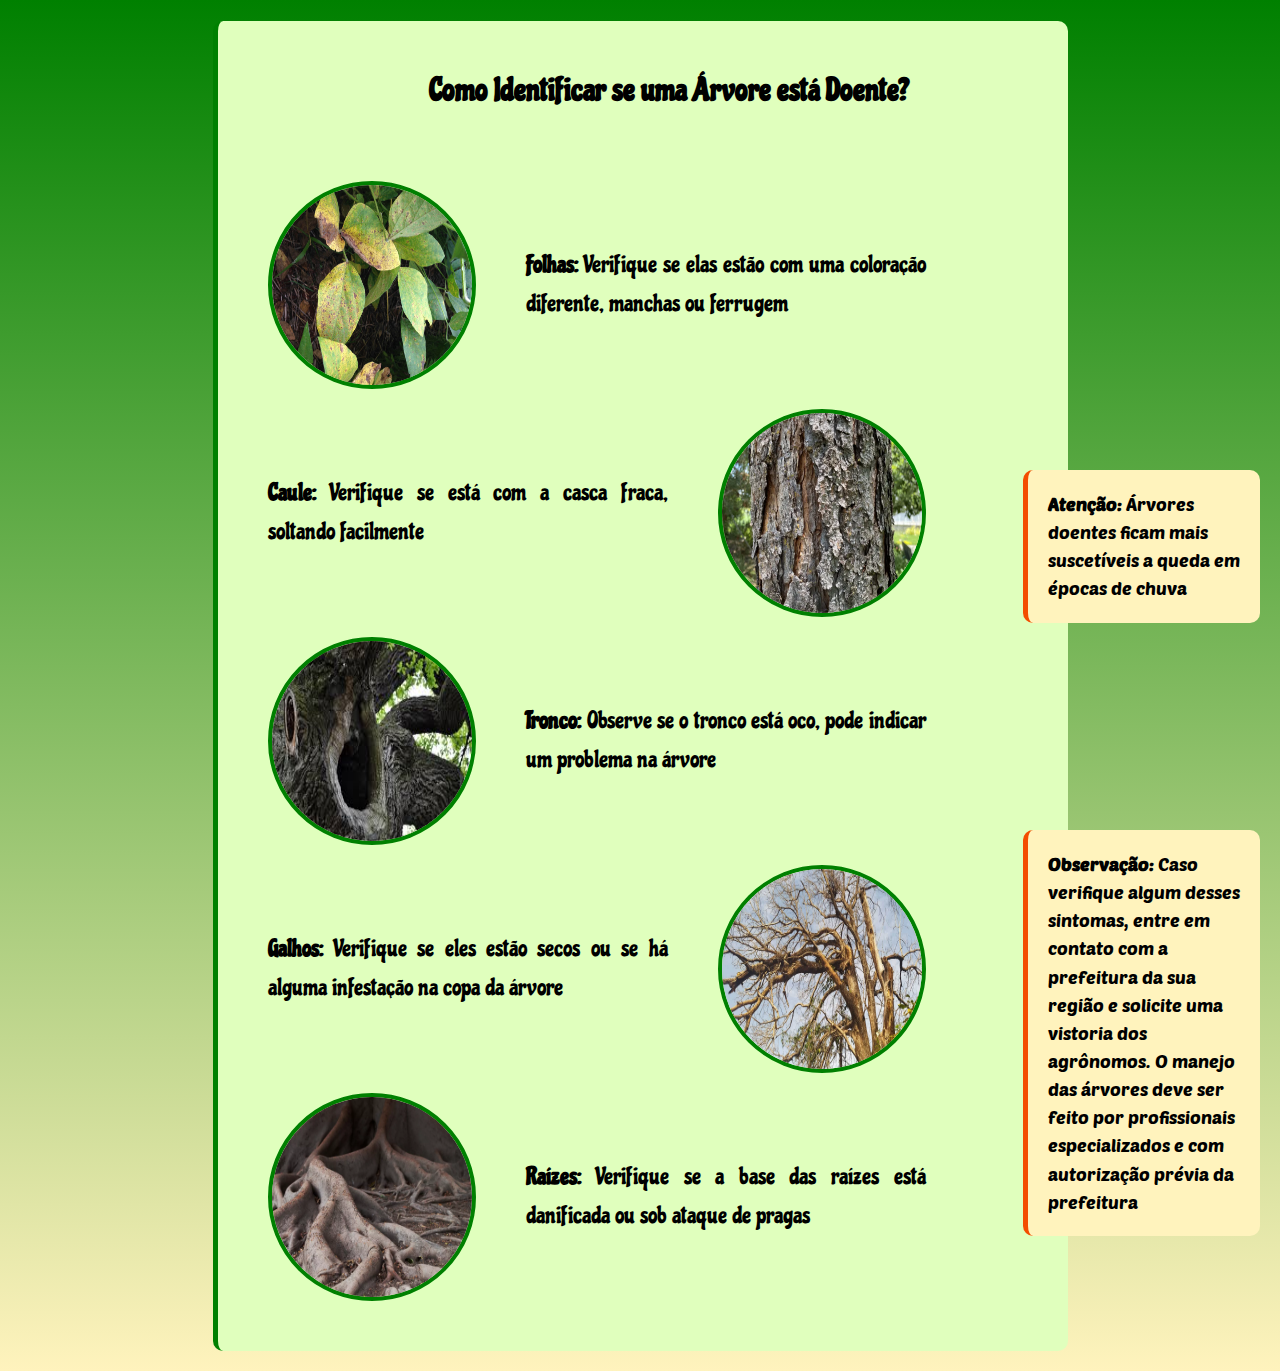
==== instrucoes.html @ 13d38c04 "estilização da pag de instruções" ====
<!DOCTYPE html>
<html lang="pt-br">
<head>
    <meta charset="UTF-8">
    <meta name="viewport" content="width=device-width, initial-scale=1.0">
    <title>Identificação de Árvores Doentes</title>
    <link rel="stylesheet" href="styleInsturcoes.css">
</head>
<body>
    <div class="container">
        <h1>Como Identificar se uma Árvore está Doente?</h1>
        <div class="sintomas">
            <div>
                <img src="imgInstrucoes/folhas_doentes.jpg" alt="Exemplo de folhas doentes">
                <p><strong>Folhas:</strong> Verifique se elas estão com uma coloração diferente, manchas ou ferrugem</p>
            </div>
            <div><p><strong>Caule:</strong> Verifique se está com a casca fraca, soltando facilmente</p>
                <img src="imgInstrucoes/caule_doente.jpg" alt="Exemplo de caule doente">
            </div>
            <div><img src="imgInstrucoes/tronco_oco.jpg" alt="Exemplo de tronco oco">
                <p><strong>Tronco:</strong> Observe se o tronco está oco, pode indicar um problema na árvore</p>
            </div>
            <div><p><strong>Galhos:</strong> Verifique se eles estão secos ou se há alguma infestação na copa da árvore</p>
                <img src="imgInstrucoes/galhos_secos.jpg" alt="Exemplo de galhos secos">
            </div>
            <div>
                <img src="imgInstrucoes/raizes_danificadas.jpg" alt="Exemplo de raízes danificadas">
                <p><strong>Raízes:</strong> Verifique se a base das raízes está danificada ou sob ataque de pragas</p>
            </div>
        </div>
        <p class="obs"><strong>Observação:</strong> Caso verifique algum desses sintomas, entre em contato com a prefeitura da sua região e solicite uma vistoria dos agrônomos. O manejo das árvores deve ser feito por profissionais especializados e com autorização prévia da prefeitura</p>
    </div>
    <p class="aviso"><strong>Atenção:</strong> Árvores doentes ficam mais suscetíveis a queda em épocas de chuva</p>
</body>
</html>
---- styleInsturcoes.css ----
@font-face {
    font-family: "Chicle-Regular";
    src: url(Fontes/Chicle-Regular.ttf);
}
@font-face {
    font-family: "Poetsen-one";
    src: url(Fontes/PoetsenOne-Regular.ttf);
}

body {
    margin: 20px;
    background: linear-gradient(green, #fff3bd);
}
h1 {
    text-align: center;
    padding: 50px;
}
.container {
    font-family: "Chicle-Regular";
    max-width: 800px;
    margin: 0 auto;
    border-left: 5px solid green;
    background-color: #e0ffbd;
    border-radius: 10px;
    padding-left: 50px;
    padding-bottom: 30px;
}
p {
    line-height: 1.6;
}
.sintomas > div {
    display: flex;
    align-items: center;
    /* justify-content: space-between; */
    gap: 50px;
    margin-bottom: 20px;
    font-size: 1.5rem;
  }
  
  .sintomas > div img {
    float: left;
    width: 40%;
    border: 4px solid green;
    border-radius: 50%;
    height: 200px;
    width: 200px;
}
  
  .sintomas > div p {
    text-align: justify;
    width: 50%;
  }

.aviso{
    font-family: "Poetsen-one";
    position: absolute;
    top: 50%;
    right: 0;
    padding: 20px;
    background-color: #fff3bd;
    border-left: 5px solid #f34d00;
    margin: 20px;
    font-size: 1.1rem;
    width: 15%;
    border-radius: 10px;
}

.obs{
    font-family: "Poetsen-one";
    position: absolute;
    top: 90%;
    right: 0;
    padding: 20px;
    background-color: #fff3bd;
    border-left: 5px solid #f34d00;
    margin: 20px;
    font-size: 1.1rem;
    width: 15%;
    border-radius: 10px;
}
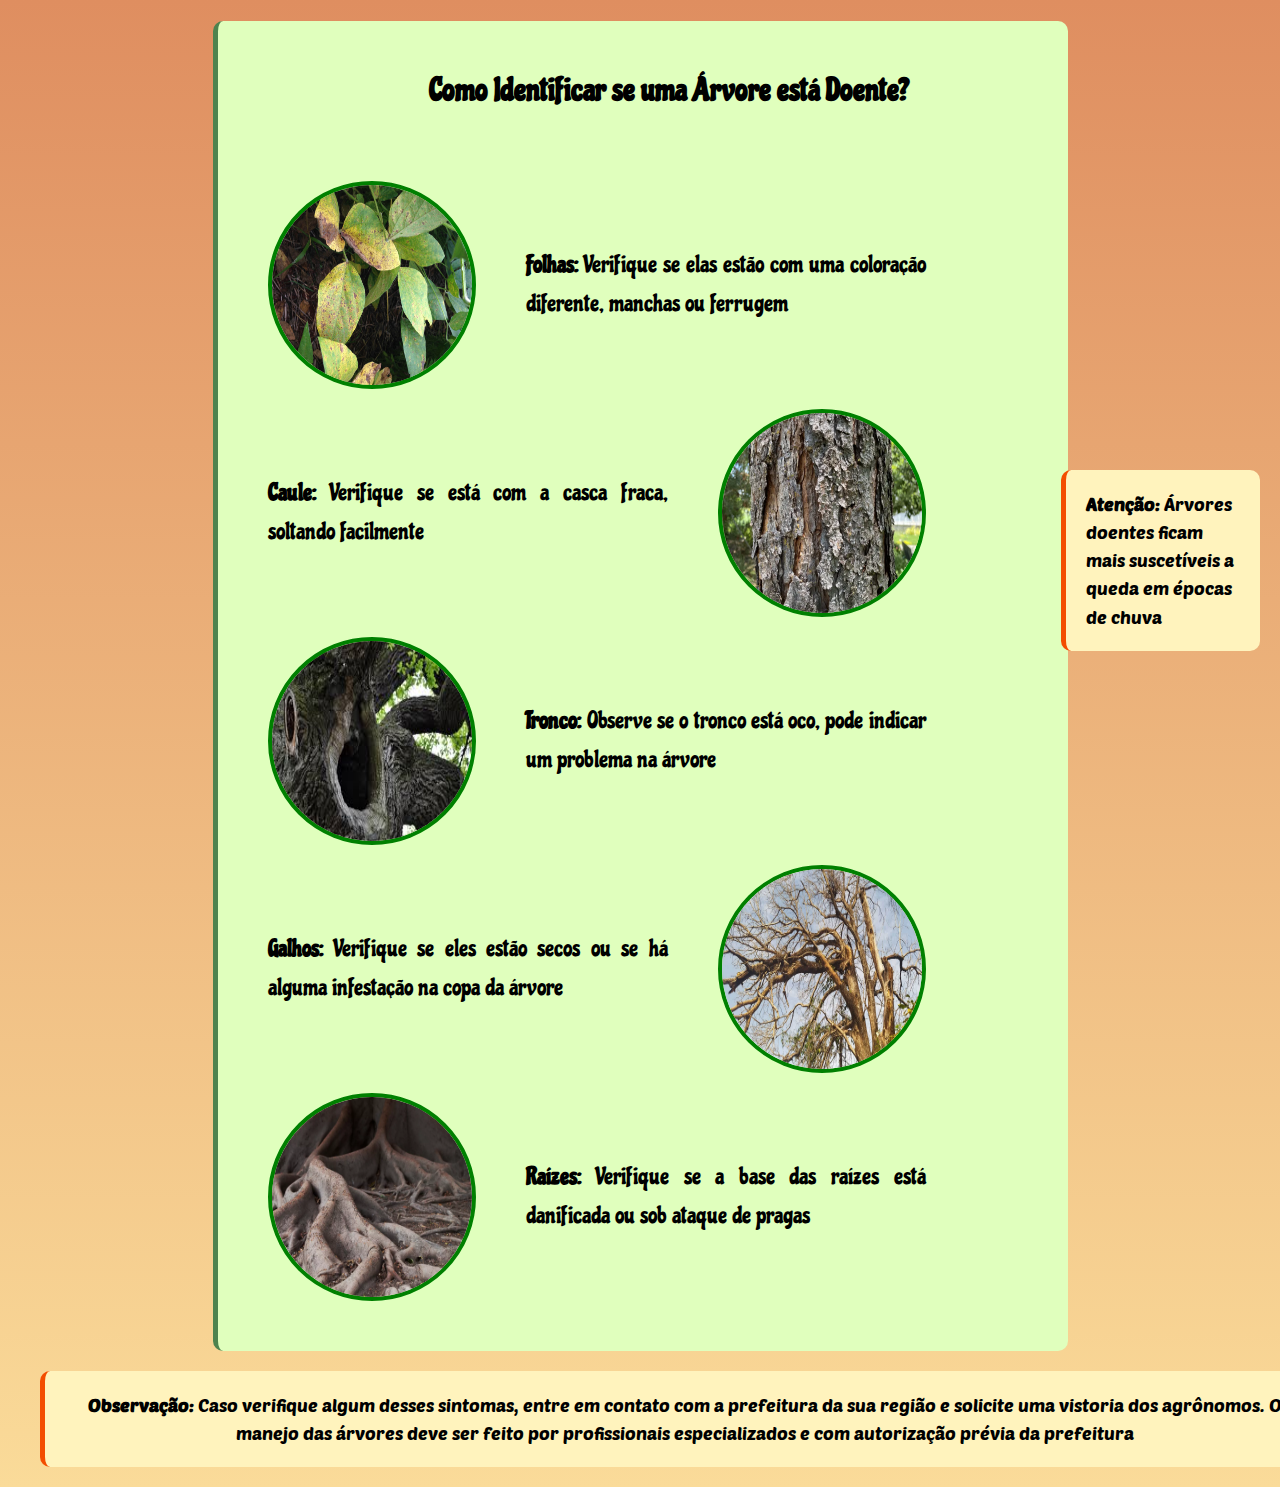
==== commit 08431d83: "." ====
--- a/instrucoes.html
+++ b/instrucoes.html
@@ -28,8 +28,8 @@
                 <p><strong>Raízes:</strong> Verifique se a base das raízes está danificada ou sob ataque de pragas</p>
             </div>
         </div>
-        <p class="obs"><strong>Observação:</strong> Caso verifique algum desses sintomas, entre em contato com a prefeitura da sua região e solicite uma vistoria dos agrônomos. O manejo das árvores deve ser feito por profissionais especializados e com autorização prévia da prefeitura</p>
     </div>
     <p class="aviso"><strong>Atenção:</strong> Árvores doentes ficam mais suscetíveis a queda em épocas de chuva</p>
+    <p class="obs"><strong>Observação:</strong> Caso verifique algum desses sintomas, entre em contato com a prefeitura da sua região e solicite uma vistoria dos agrônomos. O manejo das árvores deve ser feito por profissionais especializados e com autorização prévia da prefeitura</p>    
 </body>
 </html>
--- a/styleInsturcoes.css
+++ b/styleInsturcoes.css
@@ -9,7 +9,7 @@
 
 body {
     margin: 20px;
-    background: linear-gradient(green, #fff3bd);
+    background: linear-gradient(#df8e60, rgb(250, 219, 153));
 }
 h1 {
     text-align: center;
@@ -19,7 +19,7 @@
     font-family: "Chicle-Regular";
     max-width: 800px;
     margin: 0 auto;
-    border-left: 5px solid green;
+    border-left: 5px solid rgb(78, 131, 78);
     background-color: #e0ffbd;
     border-radius: 10px;
     padding-left: 50px;
@@ -61,20 +61,18 @@
     border-left: 5px solid #f34d00;
     margin: 20px;
     font-size: 1.1rem;
-    width: 15%;
+    width: 12%;
     border-radius: 10px;
 }
 
 .obs{
     font-family: "Poetsen-one";
-    position: absolute;
-    top: 90%;
-    right: 0;
     padding: 20px;
     background-color: #fff3bd;
     border-left: 5px solid #f34d00;
     margin: 20px;
     font-size: 1.1rem;
-    width: 15%;
+    width: 100%;
     border-radius: 10px;
+    text-align: center;
 }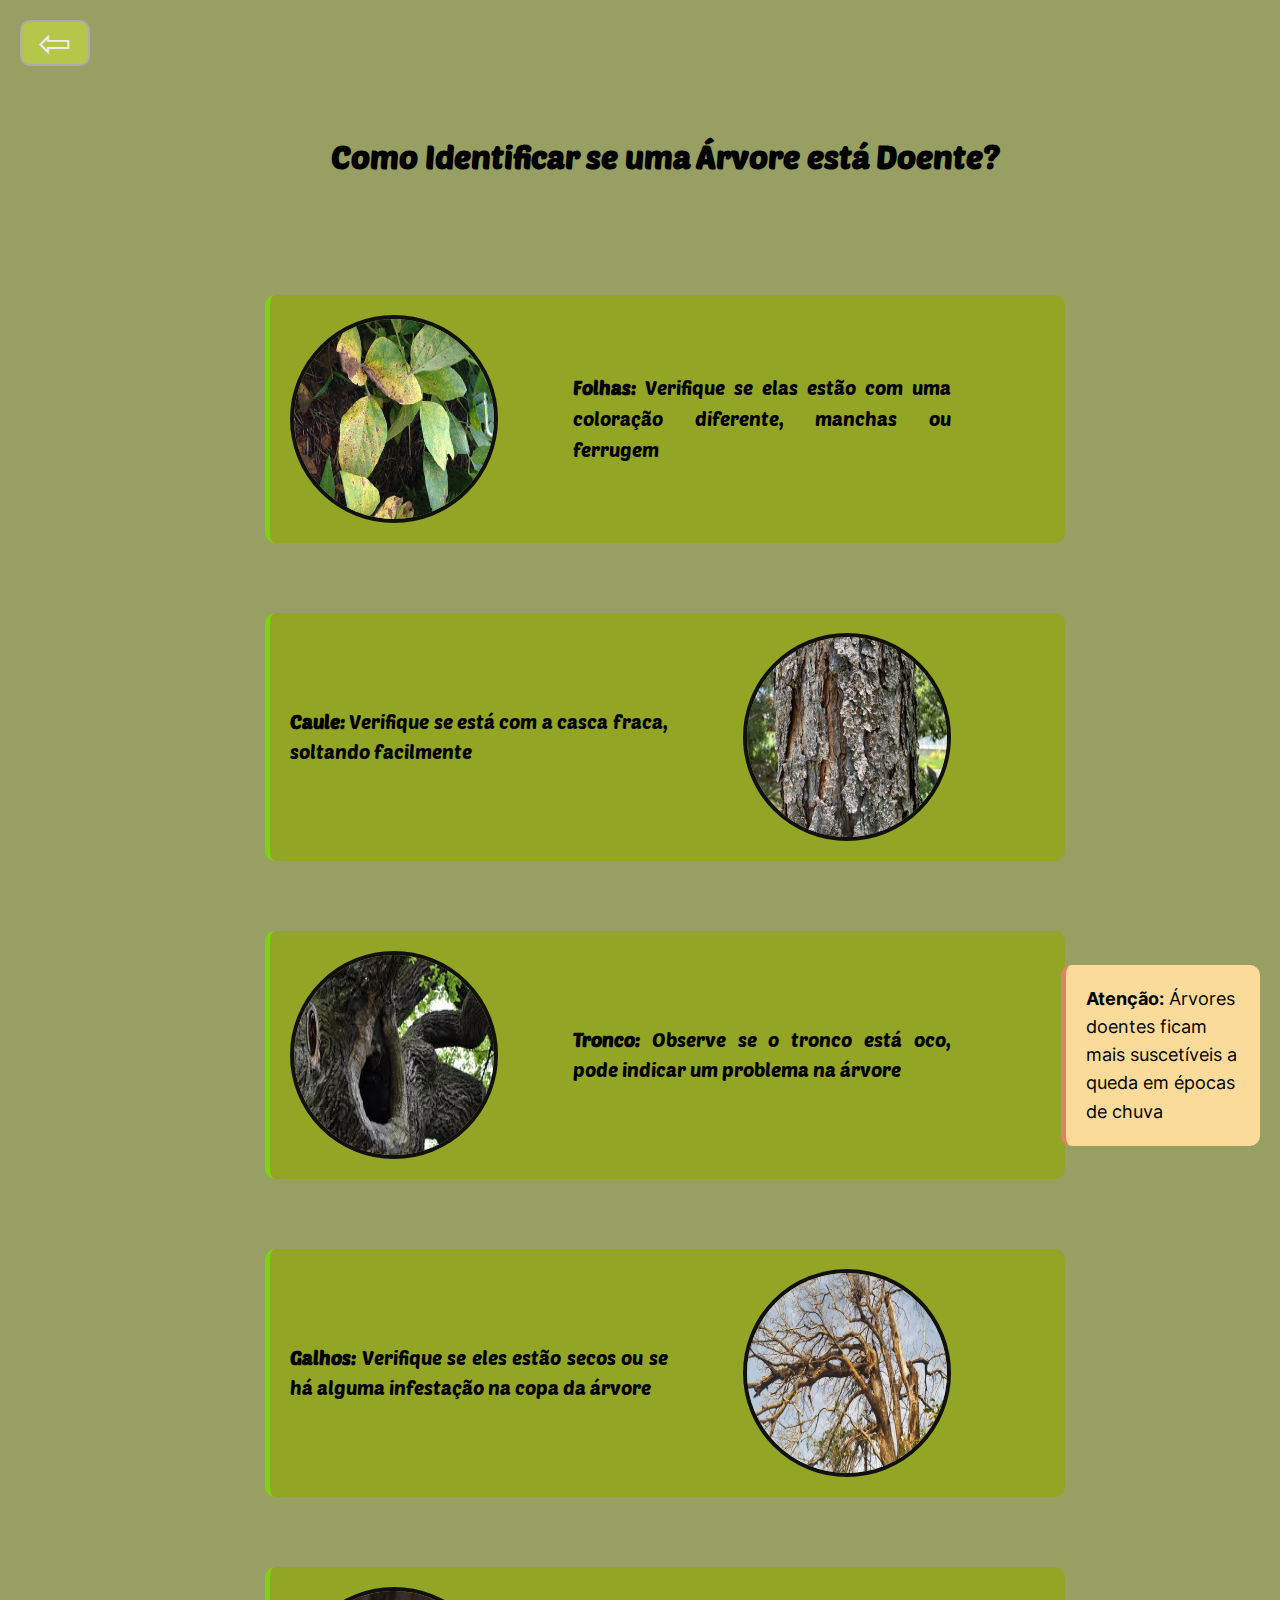
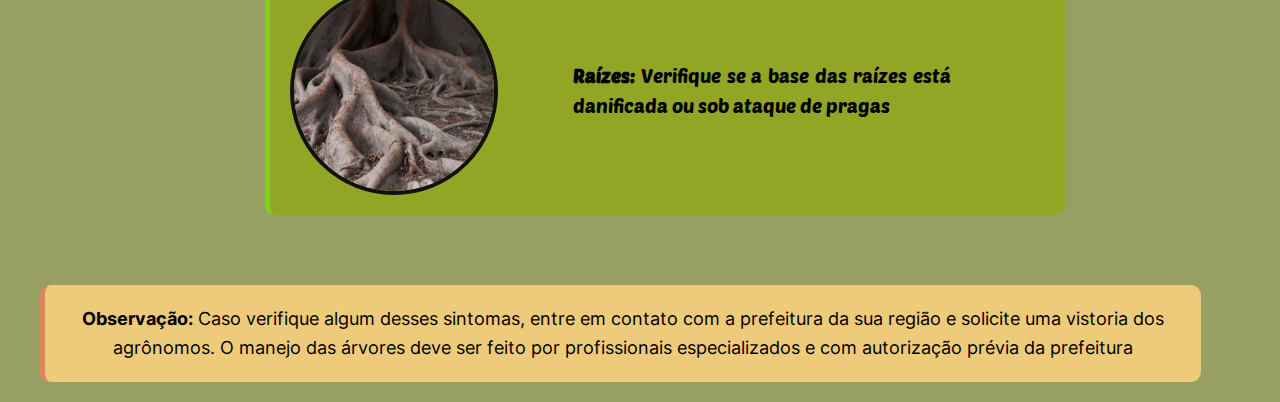
==== commit f657b9ee: "." ====
--- a/instrucoes.html
+++ b/instrucoes.html
@@ -7,6 +7,7 @@
     <link rel="stylesheet" href="styleInsturcoes.css">
 </head>
 <body>
+    <span><button class="botaoVoltar"><a href="index.html">&#8678</a></button></span>
     <div class="container">
         <h1>Como Identificar se uma Árvore está Doente?</h1>
         <div class="sintomas">
--- a/styleInsturcoes.css
+++ b/styleInsturcoes.css
@@ -6,41 +6,78 @@
     font-family: "Poetsen-one";
     src: url(Fontes/PoetsenOne-Regular.ttf);
 }
+@font-face {
+    font-family: "Inter";
+    src: url(Fontes/Inter-VariableFont_slnt\,wght.ttf);
+}
 
 body {
     margin: 20px;
-    background: linear-gradient(#df8e60, rgb(250, 219, 153));
+    background-color: #97a062;
 }
 h1 {
+    color: rgb(0, 0, 0);
     text-align: center;
     padding: 50px;
+    font-size: 2rem;
 }
+
+.botaoVoltar {
+    border-radius: 10px;
+    border: 2px solid rgb(172, 172, 172);
+    background-color: #b4c74b;
+}
+
+.botaoVoltar a{
+    color: rgb(236, 236, 236);
+    text-decoration: none;
+    height: 25px;
+    padding: 5px 10px;
+    font-size: 40px;
+    line-height: 2.5rem;
+}
+
+.botaoVoltar a:hover{
+    color: rgb(172, 172, 172);
+    text-decoration: none;
+    height: 25px;
+    padding: 5px 10px;
+    font-size: 40px;
+    line-height: 2.5rem;
+}
+
+
 .container {
-    font-family: "Chicle-Regular";
+    font-family: "Poetsen-one";
     max-width: 800px;
     margin: 0 auto;
-    border-left: 5px solid rgb(78, 131, 78);
-    background-color: #e0ffbd;
-    border-radius: 10px;
+    /* border: 5px solid rgb(97, 138, 97);
+    background-color: rgb(126, 168, 94);
+    border-radius: 10px; */
     padding-left: 50px;
     padding-bottom: 30px;
 }
 p {
     line-height: 1.6;
 }
+
 .sintomas > div {
     display: flex;
     align-items: center;
-    /* justify-content: space-between; */
-    gap: 50px;
+    gap: 75px;
     margin-bottom: 20px;
-    font-size: 1.5rem;
-  }
+    font-size: 1.2rem;
+    border-left: 5px solid rgb(121, 212, 17);
+    border-radius: 10px;
+    margin-top: 70px;
+    padding: 20px;
+    background-color: #8fa801a1;
+}
   
   .sintomas > div img {
     float: left;
     width: 40%;
-    border: 4px solid green;
+    border: 4px solid rgb(17, 17, 17);
     border-radius: 50%;
     height: 200px;
     width: 200px;
@@ -52,13 +89,13 @@
   }
 
 .aviso{
-    font-family: "Poetsen-one";
+    font-family: "Inter";
     position: absolute;
-    top: 50%;
+    top: 105%;
     right: 0;
     padding: 20px;
-    background-color: #fff3bd;
-    border-left: 5px solid #f34d00;
+    background-color: rgb(250, 219, 153);
+    border-left: 5px solid #df8460;
     margin: 20px;
     font-size: 1.1rem;
     width: 12%;
@@ -66,13 +103,13 @@
 }
 
 .obs{
-    font-family: "Poetsen-one";
+    font-family: "Inter";
     padding: 20px;
-    background-color: #fff3bd;
-    border-left: 5px solid #f34d00;
+    background-color: rgb(238, 202, 123);
+    border-left: 5px solid #df8460;
     margin: 20px;
     font-size: 1.1rem;
-    width: 100%;
+    width: 90%;
     border-radius: 10px;
     text-align: center;
 }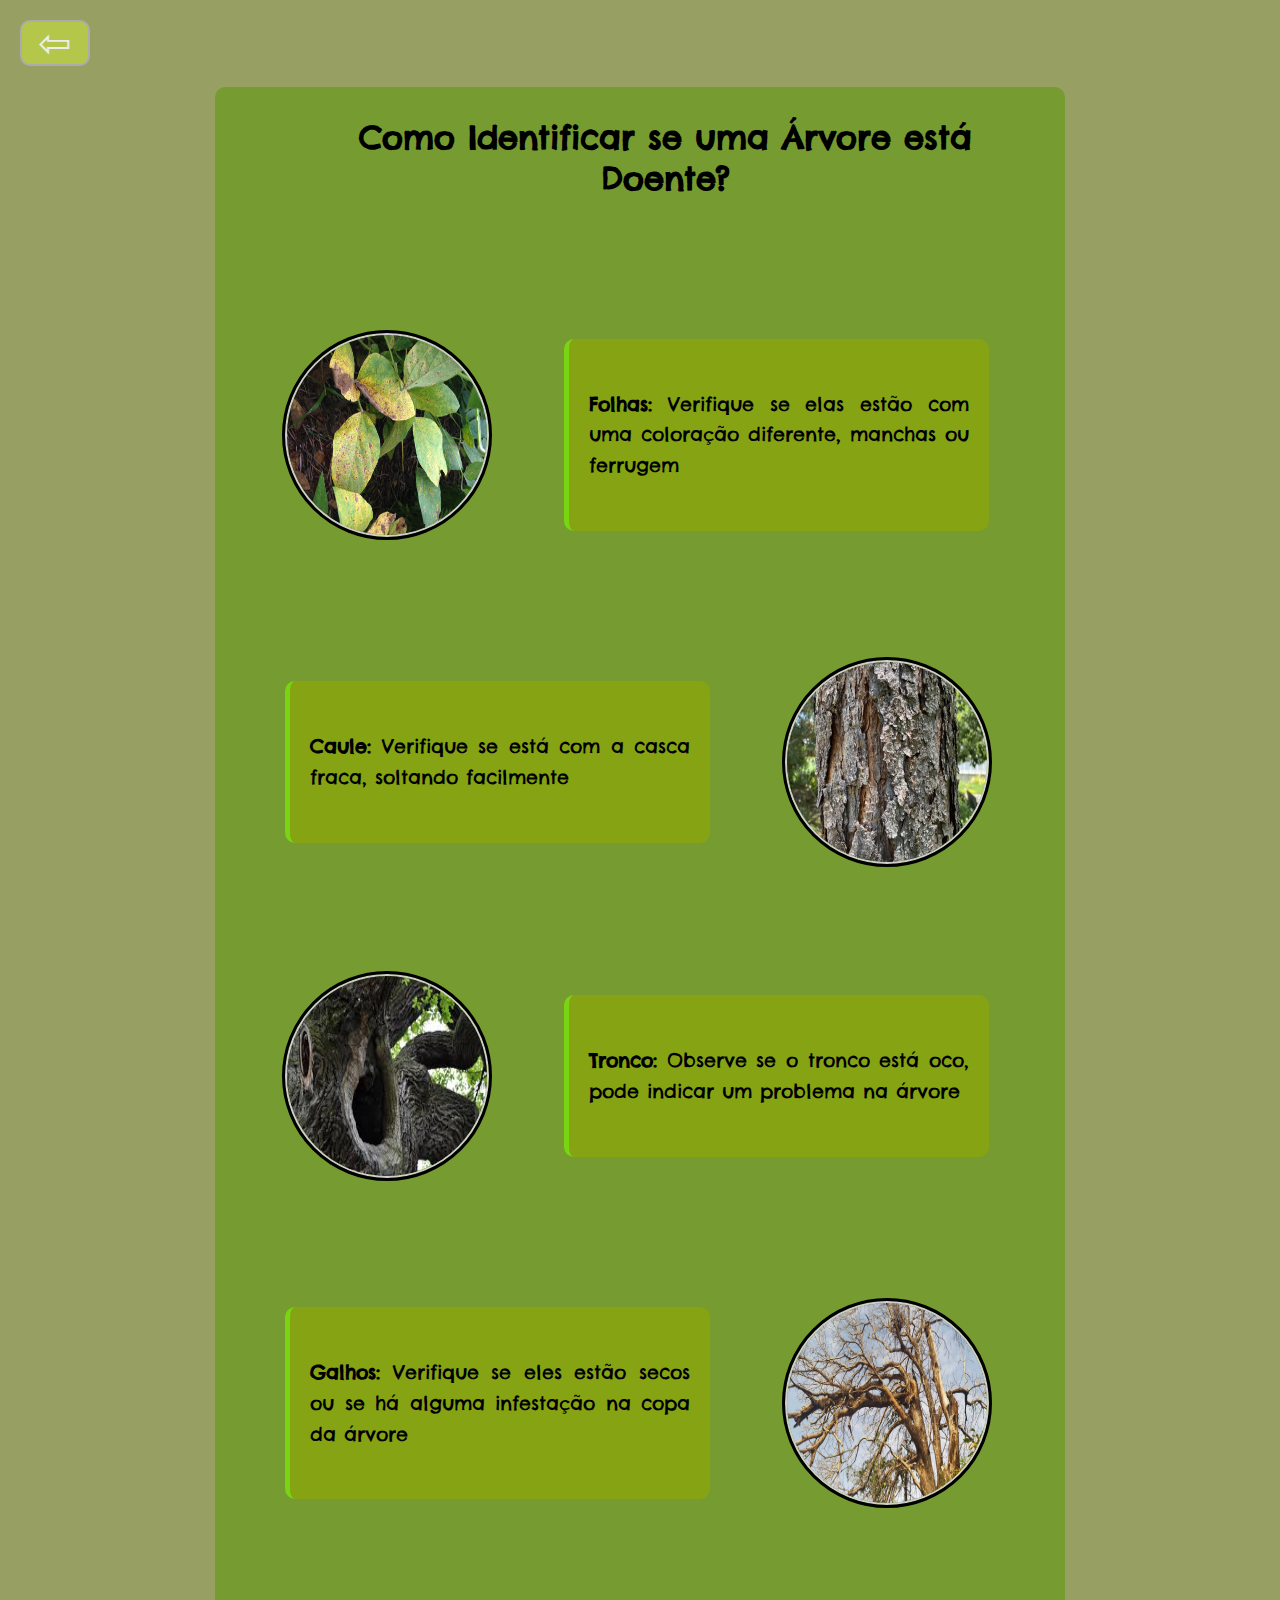
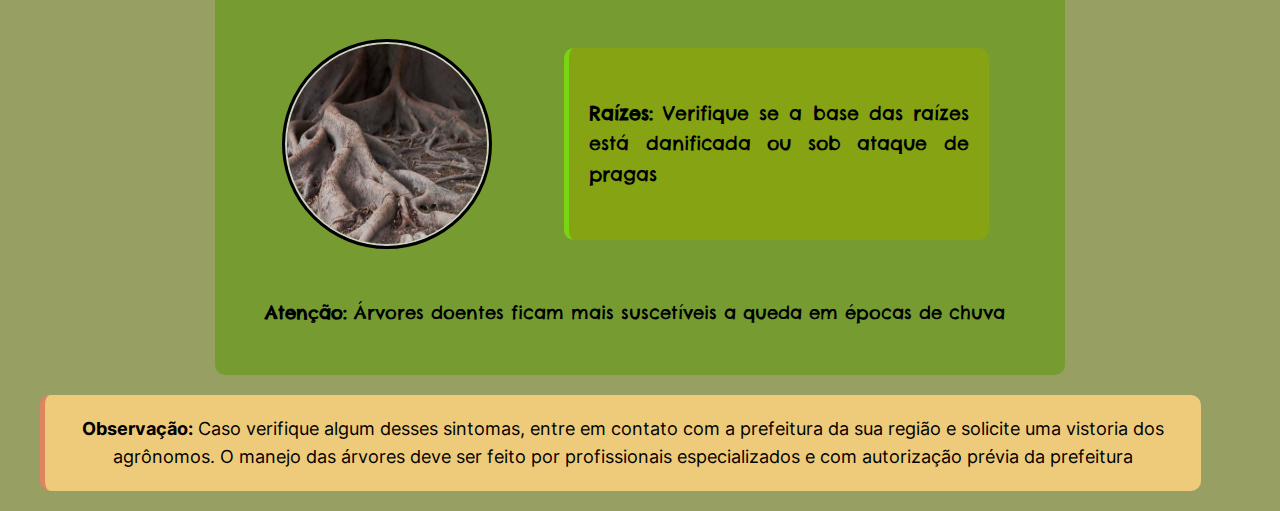
==== commit 1c237955: "Mudanças de estilização na pagina de instruções" ====
--- a/instrucoes.html
+++ b/instrucoes.html
@@ -9,7 +9,9 @@
 <body>
     <span><button class="botaoVoltar"><a href="index.html">&#8678</a></button></span>
     <div class="container">
-        <h1>Como Identificar se uma Árvore está Doente?</h1>
+        <div id="titulo">
+            <h1>Como Identificar se uma Árvore está Doente?</h1>
+        </div>
         <div class="sintomas">
             <div>
                 <img src="imgInstrucoes/folhas_doentes.jpg" alt="Exemplo de folhas doentes">
@@ -28,9 +30,9 @@
                 <img src="imgInstrucoes/raizes_danificadas.jpg" alt="Exemplo de raízes danificadas">
                 <p><strong>Raízes:</strong> Verifique se a base das raízes está danificada ou sob ataque de pragas</p>
             </div>
+            <p style="font-size: 1.1rem;"><strong>Atenção:</strong> Árvores doentes ficam mais suscetíveis a queda em épocas de chuva</p>
         </div>
     </div>
-    <p class="aviso"><strong>Atenção:</strong> Árvores doentes ficam mais suscetíveis a queda em épocas de chuva</p>
     <p class="obs"><strong>Observação:</strong> Caso verifique algum desses sintomas, entre em contato com a prefeitura da sua região e solicite uma vistoria dos agrônomos. O manejo das árvores deve ser feito por profissionais especializados e com autorização prévia da prefeitura</p>    
 </body>
 </html>
--- a/styleInsturcoes.css
+++ b/styleInsturcoes.css
@@ -11,6 +11,11 @@
     src: url(Fontes/Inter-VariableFont_slnt\,wght.ttf);
 }
 
+@font-face {
+    font-family: "ChelseaMarket";
+    src: url(Fontes/ChelseaMarket-Regular.ttf);
+}
+
 body {
     margin: 20px;
     background-color: #97a062;
@@ -18,8 +23,12 @@
 h1 {
     color: rgb(0, 0, 0);
     text-align: center;
-    padding: 50px;
+    padding: 30px;
     font-size: 2rem;
+}
+
+#titulo{
+    background-image: url(imgInstrucoes/woodBoard.jpg);
 }
 
 .botaoVoltar {
@@ -48,7 +57,7 @@
 
 
 .container {
-    font-family: "Poetsen-one";
+    font-family: "ChelseaMarket";
     max-width: 800px;
     margin: 0 auto;
     /* border: 5px solid rgb(97, 138, 97);
@@ -56,6 +65,8 @@
     border-radius: 10px; */
     padding-left: 50px;
     padding-bottom: 30px;
+    background-color: rgba(102, 154, 25, 0.667);
+    border-radius: 10px;
 }
 p {
     line-height: 1.6;
@@ -67,17 +78,16 @@
     gap: 75px;
     margin-bottom: 20px;
     font-size: 1.2rem;
-    border-left: 5px solid rgb(121, 212, 17);
     border-radius: 10px;
     margin-top: 70px;
     padding: 20px;
-    background-color: #8fa801a1;
 }
   
   .sintomas > div img {
     float: left;
     width: 40%;
-    border: 4px solid rgb(17, 17, 17);
+    border: 2px solid rgb(206, 206, 206);
+    outline: 3px solid black;
     border-radius: 50%;
     height: 200px;
     width: 200px;
@@ -86,20 +96,14 @@
   .sintomas > div p {
     text-align: justify;
     width: 50%;
-  }
+    background-color: #8fa801a1;
+    border-left: 5px solid rgb(121, 212, 17);
+    padding: 50px 20px;
+    border-radius: 10px;
+}
 
 .aviso{
-    font-family: "Inter";
-    position: absolute;
-    top: 105%;
-    right: 0;
-    padding: 20px;
-    background-color: rgb(250, 219, 153);
-    border-left: 5px solid #df8460;
-    margin: 20px;
     font-size: 1.1rem;
-    width: 12%;
-    border-radius: 10px;
 }
 
 .obs{
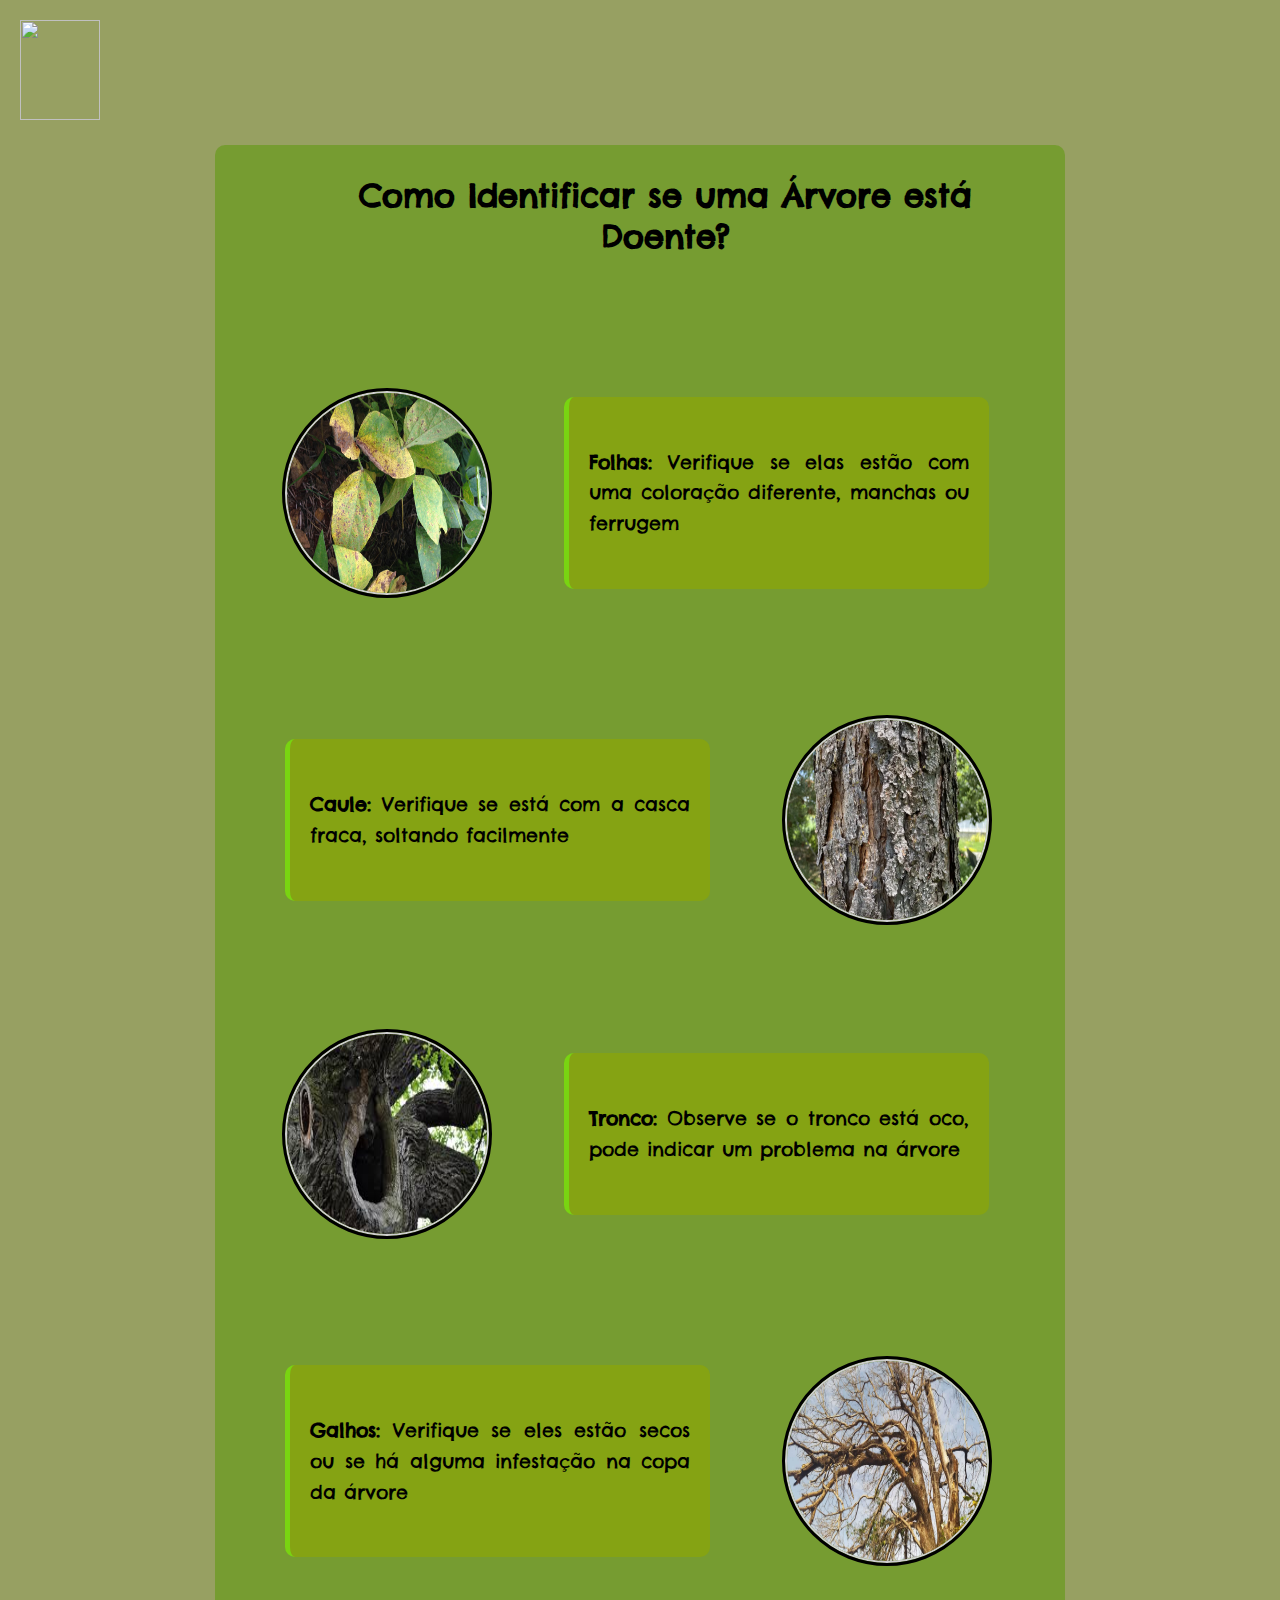
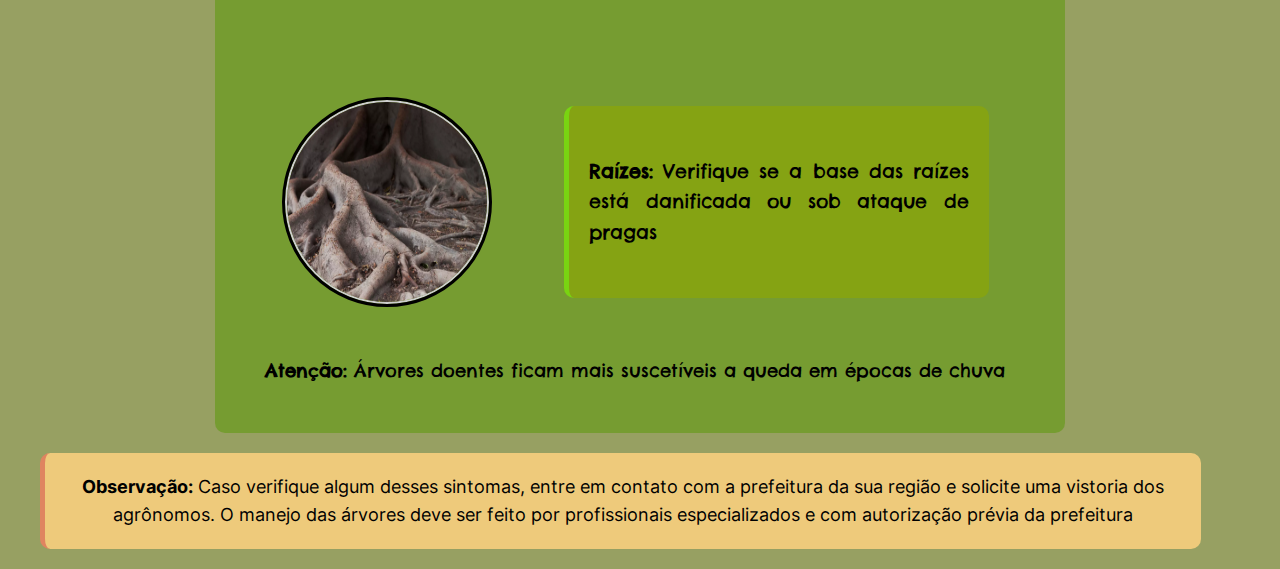
==== commit 71fc880f: "alteração botão de voltar" ====
--- a/instrucoes.html
+++ b/instrucoes.html
@@ -7,7 +7,9 @@
     <link rel="stylesheet" href="styleInsturcoes.css">
 </head>
 <body>
-    <span><button class="botaoVoltar"><a href="index.html">&#8678</a></button></span>
+    <span><button class="botaoVoltar"><a href="index.html">
+        <img src="L:\wooden-arrow-01.png">
+    </a></button></span>
     <div class="container">
         <div id="titulo">
             <h1>Como Identificar se uma Árvore está Doente?</h1>
--- a/styleInsturcoes.css
+++ b/styleInsturcoes.css
@@ -32,29 +32,22 @@
 }
 
 .botaoVoltar {
-    border-radius: 10px;
-    border: 2px solid rgb(172, 172, 172);
-    background-color: #b4c74b;
+    padding: 0; /* Remove o padding do botão */
+    border: none; /* Remove a borda padrão */
+    background: none; /* Remove o fundo padrão */
+    cursor: pointer; /* Cursor em formato de mãozinha */
 }
 
-.botaoVoltar a{
-    color: rgb(236, 236, 236);
-    text-decoration: none;
-    height: 25px;
-    padding: 5px 10px;
-    font-size: 40px;
-    line-height: 2.5rem;
+.botaoVoltar img{
+    max-width: 100%; /* Garante que a imagem não ultrapasse a largura do botão */
+    max-height: 100%;
+    width: 80px;
+    height: 100px;
 }
 
-.botaoVoltar a:hover{
-    color: rgb(172, 172, 172);
-    text-decoration: none;
-    height: 25px;
-    padding: 5px 10px;
-    font-size: 40px;
-    line-height: 2.5rem;
+    .botaoVoltar:hover{
+        transform: scale(1.2);
 }
-
 
 .container {
     font-family: "ChelseaMarket";
@@ -68,6 +61,7 @@
     background-color: rgba(102, 154, 25, 0.667);
     border-radius: 10px;
 }
+
 p {
     line-height: 1.6;
 }
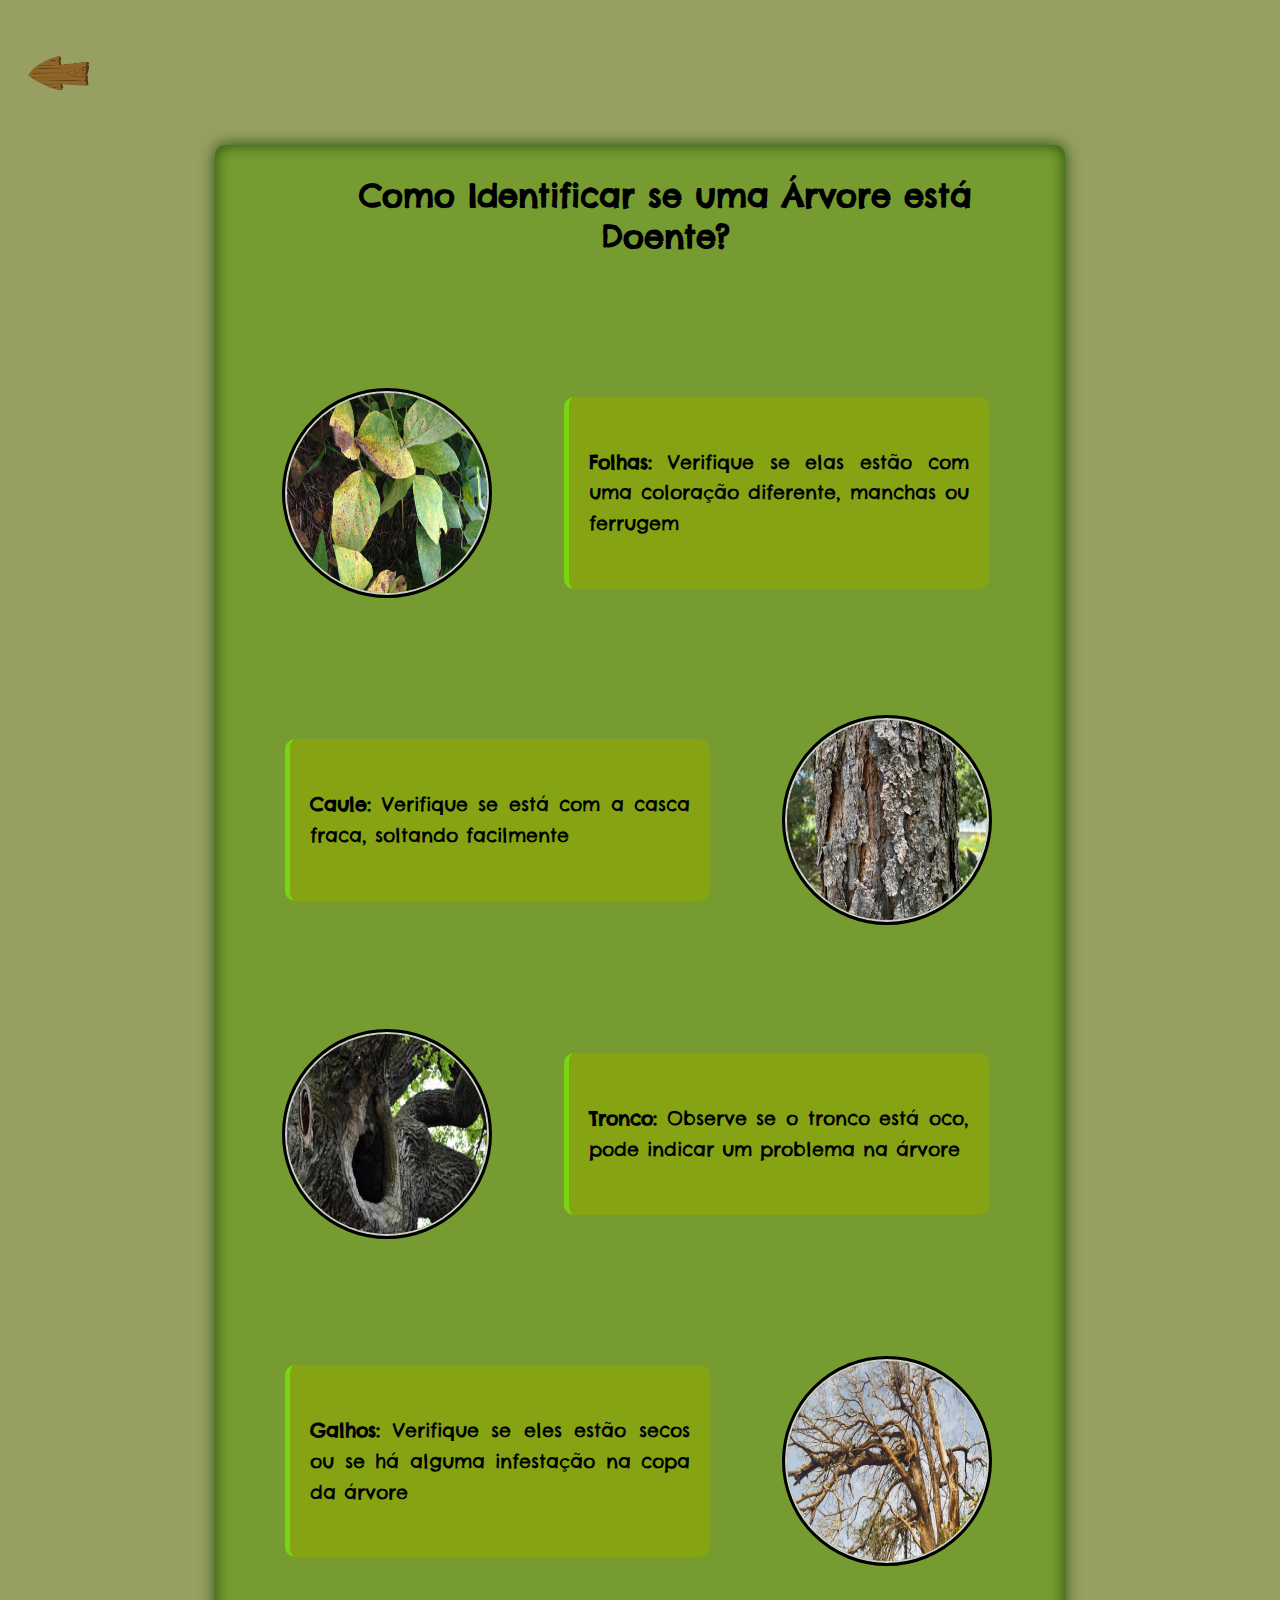
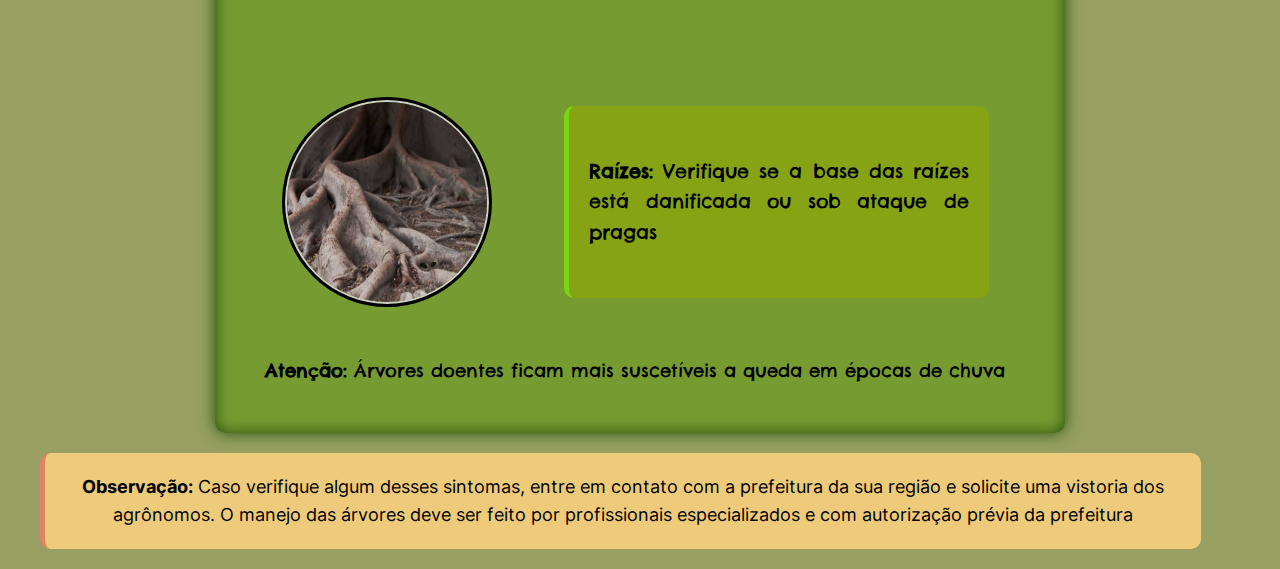
==== commit 67d599b1: "hahahahahaha" ====
--- a/instrucoes.html
+++ b/instrucoes.html
@@ -8,7 +8,7 @@
 </head>
 <body>
     <span><button class="botaoVoltar"><a href="index.html">
-        <img src="L:\wooden-arrow-01.png">
+        <img src="imagens/wooden-arrow-01.png">
     </a></button></span>
     <div class="container">
         <div id="titulo">
--- a/styleInsturcoes.css
+++ b/styleInsturcoes.css
@@ -25,10 +25,6 @@
     text-align: center;
     padding: 30px;
     font-size: 2rem;
-}
-
-#titulo{
-    background-image: url(imgInstrucoes/woodBoard.jpg);
 }
 
 .botaoVoltar {
@@ -60,6 +56,9 @@
     padding-bottom: 30px;
     background-color: rgba(102, 154, 25, 0.667);
     border-radius: 10px;
+    box-shadow:
+    inset 0 0 1em rgb(40, 79, 13),
+    0 0 1em rgb(32, 79, 10);
 }
 
 p {
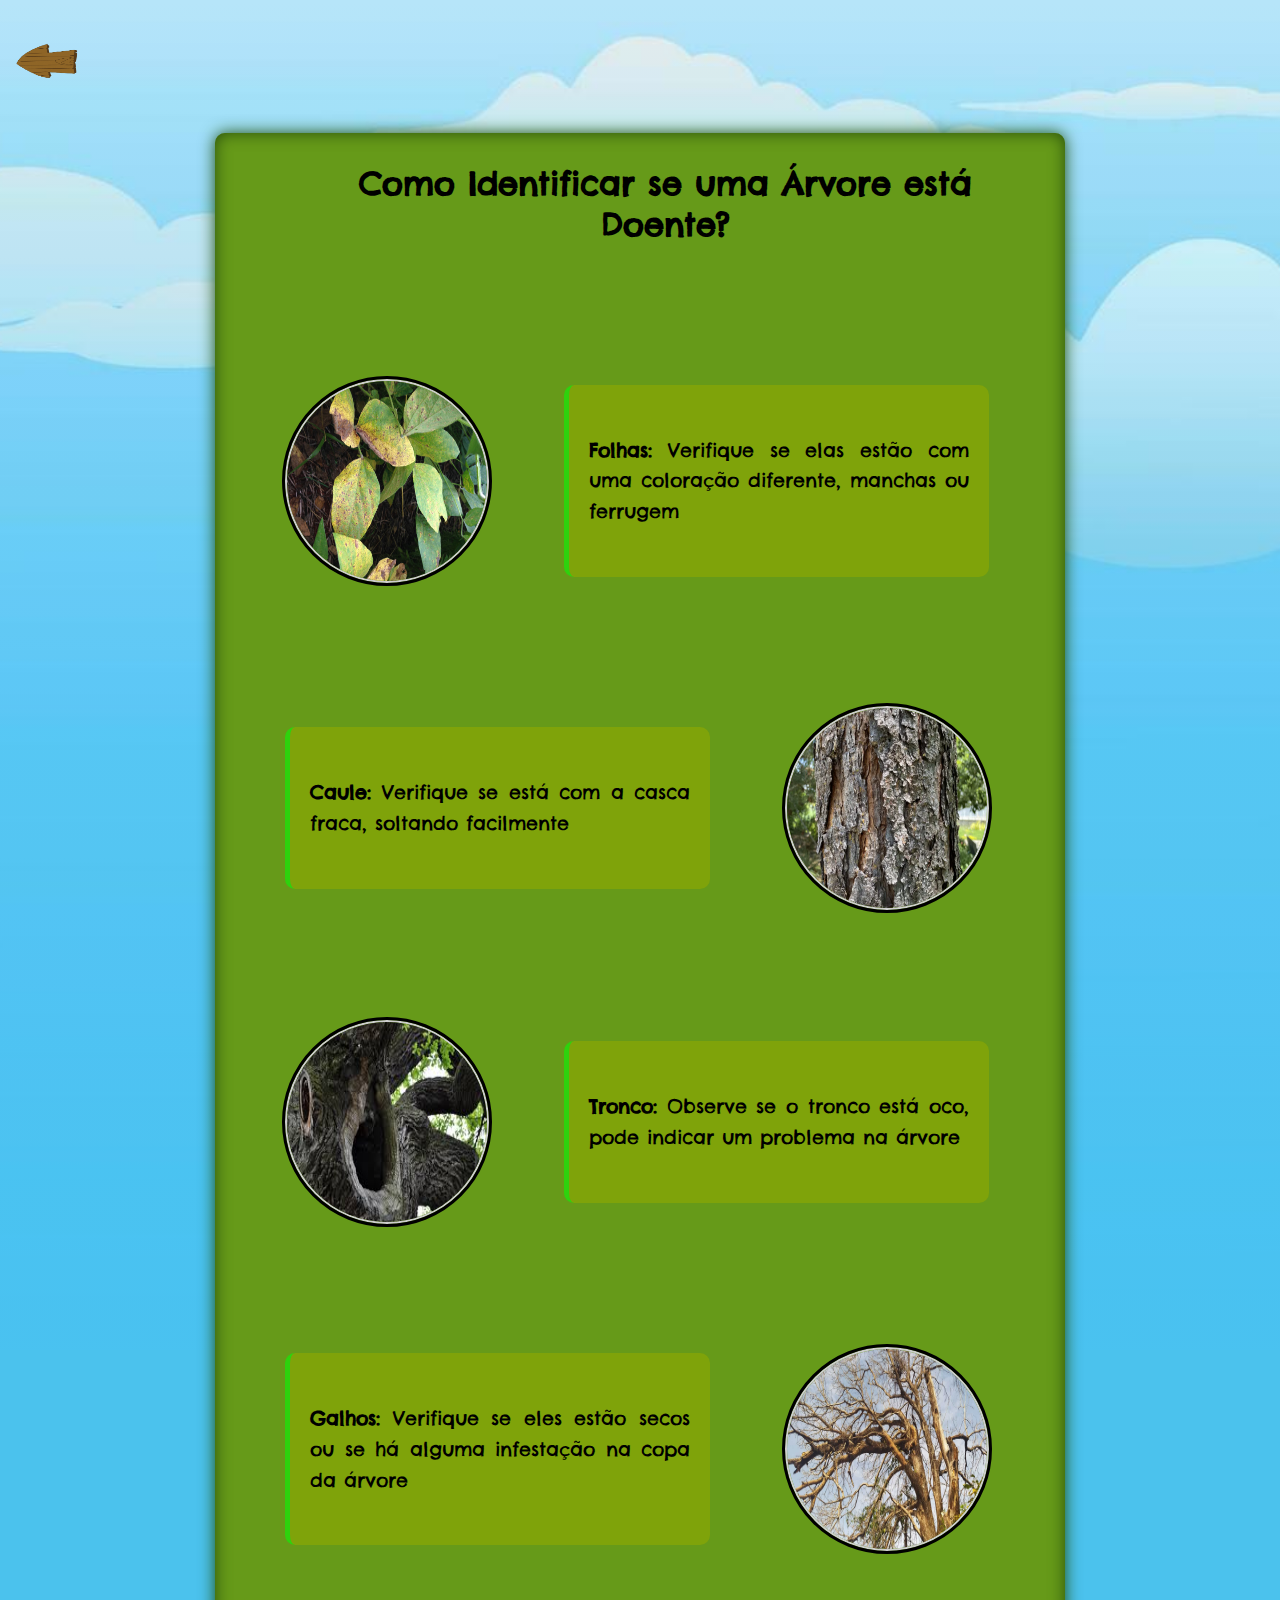
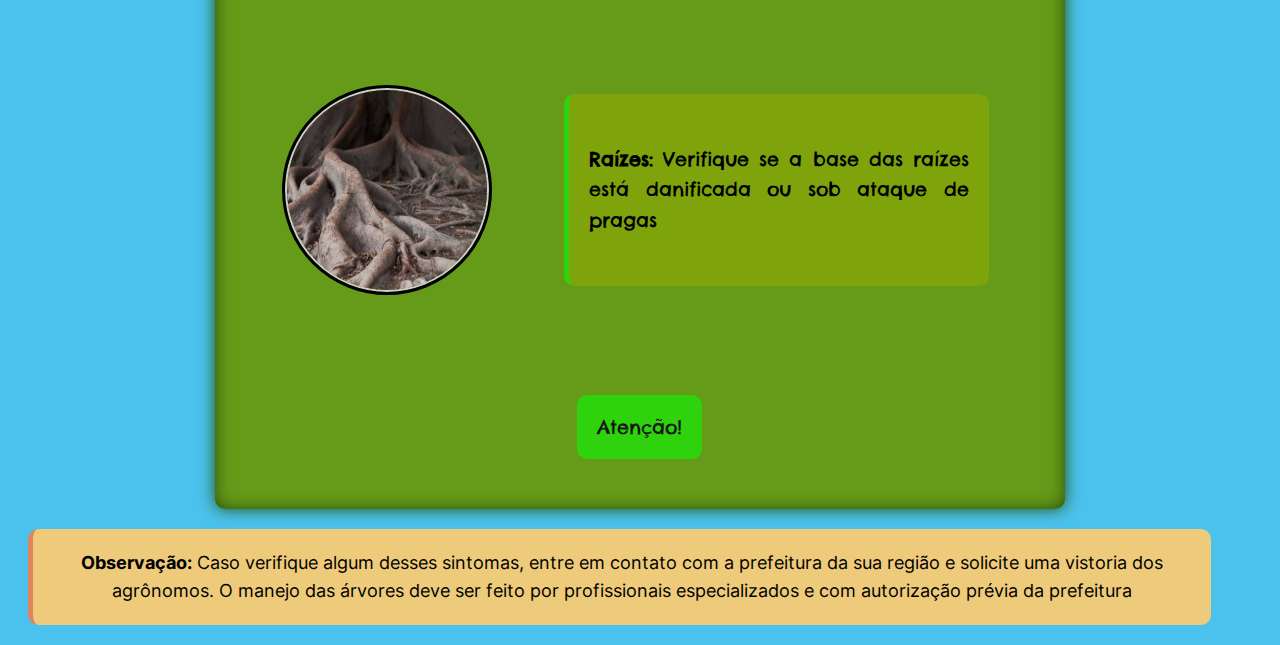
==== commit 608b9e0a: "Tela de instruções Foi mudado o fundo e adicionada a animação de aviso." ====
--- a/instrucoes.html
+++ b/instrucoes.html
@@ -7,6 +7,9 @@
     <link rel="stylesheet" href="styleInsturcoes.css">
 </head>
 <body>
+    <div id="divFundo">
+        <span></span>
+    </div>
     <span><button class="botaoVoltar"><a href="index.html">
         <img src="imagens/wooden-arrow-01.png">
     </a></button></span>
@@ -32,7 +35,10 @@
                 <img src="imgInstrucoes/raizes_danificadas.jpg" alt="Exemplo de raízes danificadas">
                 <p><strong>Raízes:</strong> Verifique se a base das raízes está danificada ou sob ataque de pragas</p>
             </div>
-            <p style="font-size: 1.1rem;"><strong>Atenção:</strong> Árvores doentes ficam mais suscetíveis a queda em épocas de chuva</p>
+            <div class="tooltip-container">
+                <span class="tooltip">Árvores doentes ficam mais suscetíveis a queda em épocas de chuva</span>
+                <span class="text">Atenção!</span>
+              </div>             
         </div>
     </div>
     <p class="obs"><strong>Observação:</strong> Caso verifique algum desses sintomas, entre em contato com a prefeitura da sua região e solicite uma vistoria dos agrônomos. O manejo das árvores deve ser feito por profissionais especializados e com autorização prévia da prefeitura</p>    
--- a/styleInsturcoes.css
+++ b/styleInsturcoes.css
@@ -16,15 +16,10 @@
     src: url(Fontes/ChelseaMarket-Regular.ttf);
 }
 
-body {
-    margin: 20px;
-    background-color: #97a062;
-}
-h1 {
-    color: rgb(0, 0, 0);
-    text-align: center;
-    padding: 30px;
-    font-size: 2rem;
+.fonte {
+    font-family: "Jersey 10", sans-serif;
+    font-weight: 400;
+    font-style: normal;
 }
 
 .botaoVoltar {
@@ -54,15 +49,11 @@
     border-radius: 10px; */
     padding-left: 50px;
     padding-bottom: 30px;
-    background-color: rgba(102, 154, 25, 0.667);
+    background-color: rgb(102, 154, 25);
     border-radius: 10px;
     box-shadow:
     inset 0 0 1em rgb(40, 79, 13),
     0 0 1em rgb(32, 79, 10);
-}
-
-p {
-    line-height: 1.6;
 }
 
 .sintomas > div {
@@ -90,13 +81,9 @@
     text-align: justify;
     width: 50%;
     background-color: #8fa801a1;
-    border-left: 5px solid rgb(121, 212, 17);
+    border-left: 5px solid #2ed20d;
     padding: 50px 20px;
     border-radius: 10px;
-}
-
-.aviso{
-    font-size: 1.1rem;
 }
 
 .obs{
@@ -109,4 +96,98 @@
     width: 90%;
     border-radius: 10px;
     text-align: center;
-}+}
+
+/* Estilização da Observação  -----------------------------------*/
+.tooltip-container {
+    --background-light: #2ed20d; /* Red */
+    --background-dark: #e1e1e1; /* Black */
+    --text-color-light: #161616;
+    --text-color-dark: #000000;
+    --bubble-size: 12px;
+    --glow-color: rgba(255, 255, 255, 0.5); /* Brighter glow color */
+  
+    position: relative;
+    left: 39%;
+    background: var(--background-light);
+    cursor: pointer;
+    transition: all 0.2s;
+    font-size: 17px;
+    padding: 0.7em 1.8em;
+    color: var(--text-color-light);
+    border-radius: 8px; 
+    width: fit-content;
+  }
+  
+  /* Style for the bubble tooltip */
+  .tooltip {
+    position: absolute;
+    top: -100%; /* Initially hidden above the container */
+    left: 50%;
+    transform: translateX(-50%);
+    padding: 0.6em 1em;
+    opacity: 0;
+    visibility: hidden;
+    pointer-events: none;
+    transition: all 0.3s;
+    border-radius: var(--bubble-size);
+    background: var(--background-light);
+    box-shadow: 0 4px 8px rgba(0, 0, 0, 0.1);
+    width: 700px;
+  }
+  
+  /* Triangle arrow for the bubble tooltip */
+  .tooltip::before {
+    content: "";
+    position: absolute;
+    top: 100%;
+    left: 50%;
+    transform: translate(-50%);
+    border-style: solid;
+    border-width: 8px 8px 0;
+    border-color: var(--background-light) transparent transparent;
+  }
+  
+  /* Tooltip appearance on hover */
+  .tooltip-container:hover {
+    background: var(--background-dark);
+    color: var(--text-color-dark);
+    box-shadow: 0 0 20px var(--glow-color); /* Brighter glow effect */
+  }
+  
+  .tooltip-container:hover .tooltip {
+    top: -120%; /* Adjusted position for the bubble tooltip */
+    opacity: 1;
+    visibility: visible;
+    pointer-events: auto;
+  }
+
+#divFundo {
+    position: absolute;
+    top: 0;
+    left: 0;
+    width: 100%;
+    height: 150%;
+    z-index: -1;
+    background-image: linear-gradient(rgba(33, 233, 213, 0), rgba(75, 194, 237, 0.792)), url('imgInstrucoes/ceuAzul.jpg');
+    background-size: cover; /*cobre a area toda*/ 
+    background-position: center; /*centraliza imagem*/
+    /* background-color: rgb(0, 0, 0); */
+}
+
+body {
+    /* margin: 20px; */
+    background-color: rgb(75, 194, 237);
+    /* background-color: #97a062; */
+}
+h1 {
+    color: rgb(0, 0, 0);
+    text-align: center;
+    padding: 30px;
+    font-size: 2rem;
+}
+
+p {
+    line-height: 1.6;
+}
+
